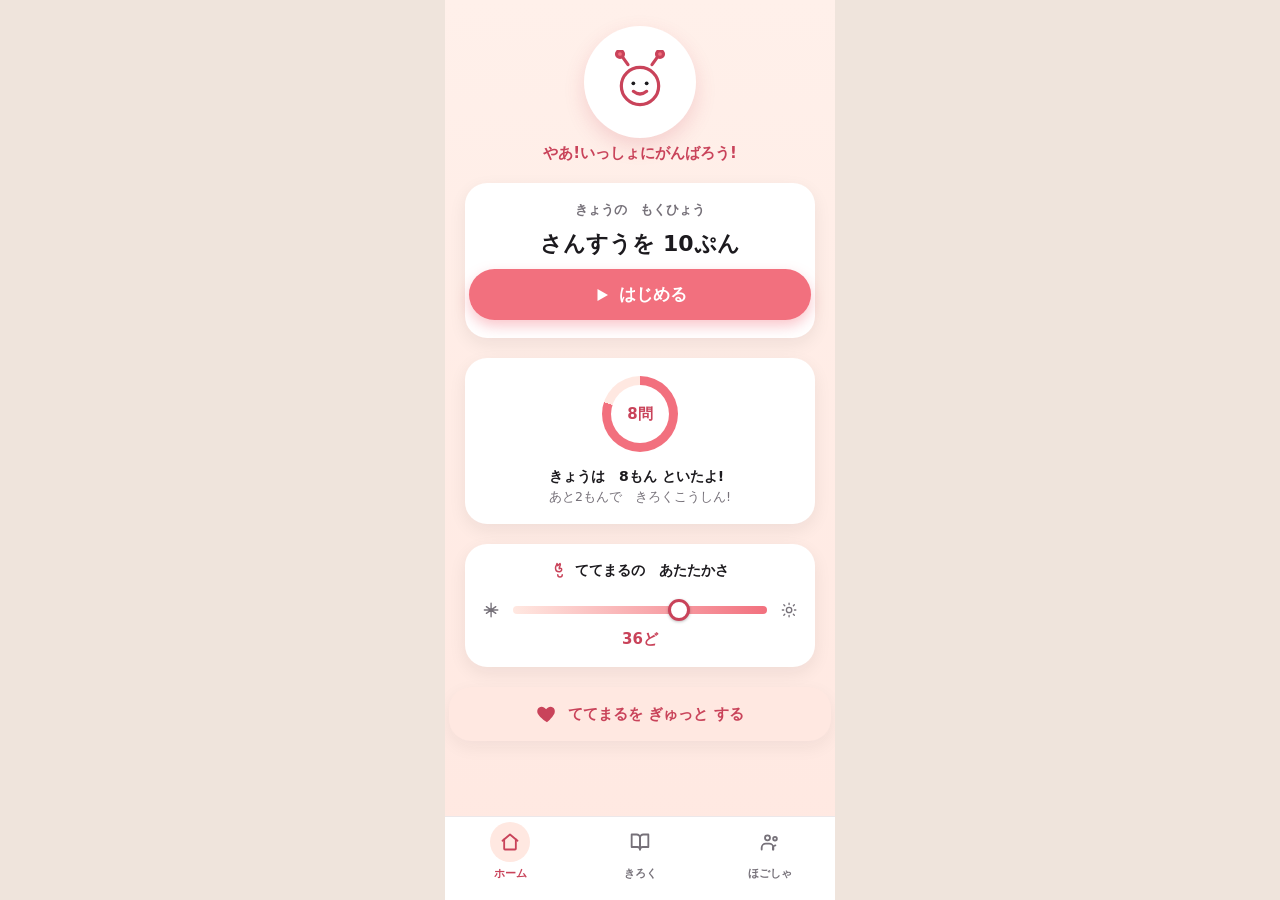
==== child.html @ d9da6218 "Initial commit: tetemaru app mockup (parent/child screens + study log) Co-Authored-By: Claude Sonnet" ====
<!doctype html>
<html lang="ja">
<head>
<meta charset="utf-8">
<meta name="viewport" content="width=device-width, initial-scale=1">
<title>ててまる こども画面</title>
<link rel="stylesheet" href="styles.css">
</head>
<body>
<div class="phone child-bg">

  <main class="content child-content">

    <!-- ててまるキャラクター -->
    <div class="mascot-wrap">
      <div class="mascot-circle" aria-hidden="true">
        <svg width="64" height="64" viewBox="0 0 48 48" fill="none" stroke="#C9435A" stroke-width="2.4" stroke-linecap="round" stroke-linejoin="round">
          <circle cx="24" cy="27" r="14"/>
          <path d="M15 11 L10 4" /><circle cx="9" cy="3" r="2.6" fill="#F2707E" stroke="#C9435A"/>
          <path d="M33 11 L38 4" /><circle cx="39" cy="3" r="2.6" fill="#F2707E" stroke="#C9435A"/>
          <circle cx="19" cy="25" r="1.4" fill="#1C1A1E" stroke="none"/>
          <circle cx="29" cy="25" r="1.4" fill="#1C1A1E" stroke="none"/>
          <path d="M19 31 Q24 35 29 31" />
        </svg>
      </div>
      <span class="mascot-greeting">やあ!いっしょにがんばろう!</span>
    </div>

    <!-- 今日の目標 -->
    <div class="child-card">
      <span class="child-goal-label">きょうの　もくひょう</span>
      <span class="child-goal-value">さんすうを 10ぷん</span>
      <button class="start-btn" id="startBtn">
        <svg width="18" height="18" viewBox="0 0 24 24" fill="currentColor" aria-hidden="true"><polygon points="6 4 20 12 6 20"/></svg>
        はじめる
      </button>
    </div>

    <!-- 今日のがんばり -->
    <div class="child-card progress-card">
      <div class="progress-ring" aria-hidden="true">
        <div class="progress-ring-inner">8問</div>
      </div>
      <div class="progress-text">
        <span class="progress-title">きょうは　8もん といたよ!</span>
        <span class="progress-sub">あと2もんで　きろくこうしん!</span>
      </div>
    </div>

    <!-- ててまるのあたたかさ -->
    <div class="child-card" style="align-items: stretch;">
      <span class="setting-label-top" style="font-size:14px; font-weight:800; justify-content:center;">
        <svg width="18" height="18" viewBox="0 0 24 24" fill="none" stroke="#C9435A" stroke-width="2" stroke-linecap="round" stroke-linejoin="round" aria-hidden="true"><path d="M12 2c2 3-2 4-1 7 1-1 2-1 3 0 1 2-1 4-3 4-3 0-5-2-5-5 0-3 2-4 2-6 1 1 1 2 1 3z"/><path d="M9 17a3 3 0 0 0 6 0"/></svg>
        ててまるの　あたたかさ
      </span>
      <div class="temp-row" style="margin-top:10px;">
        <svg width="20" height="20" viewBox="0 0 24 24" fill="none" stroke="#767179" stroke-width="2" stroke-linecap="round" stroke-linejoin="round" aria-hidden="true"><path d="M12 2v20M5 7l14 10M19 7L5 17M2 12h20"/></svg>
        <input id="heat" type="range" min="28" max="40" step="1" value="36" aria-label="ててまるのあたたかさ">
        <svg width="20" height="20" viewBox="0 0 24 24" fill="none" stroke="#767179" stroke-width="2" stroke-linecap="round" stroke-linejoin="round" aria-hidden="true"><circle cx="12" cy="12" r="4"/><path d="M12 2v2M12 20v2M4.2 4.2l1.4 1.4M18.4 18.4l1.4 1.4M2 12h2M20 12h2M4.2 19.8l1.4-1.4M18.4 5.6l1.4-1.4"/></svg>
      </div>
      <div class="temp-value" id="heatLabel">36ど</div>
    </div>

    <!-- ぎゅっとして -->
    <button class="hug-btn" id="hugBtn">
      <svg width="22" height="22" viewBox="0 0 24 24" fill="currentColor" aria-hidden="true"><path d="M12 21s-7.5-4.6-10-9.3C.4 8.1 2.3 4 6.1 4c2 0 3.4 1 4.9 2.8C12.5 5 13.9 4 15.9 4c3.8 0 5.7 4.1 4.1 7.7C17.5 16.4 12 21 12 21z"/></svg>
      <span id="hugLabel">ててまるを ぎゅっと する</span>
    </button>
  </main>

  <div id="hugToast" style="position:fixed; left:50%; bottom:100px; transform:translateX(-50%) translateY(10px); opacity:0; transition:all .25s ease; background:#1C1A1E; color:#fff; font-size:13px; font-weight:700; padding:10px 18px; border-radius:999px; pointer-events:none; z-index:60; white-space:nowrap;">あったかい!ありがとう</div>

  <!-- 学習中ロックオーバーレイ -->
  <div class="lock-overlay hidden" id="lockOverlay" role="dialog" aria-modal="true" aria-label="学習ロック中">
    <div class="lock-icon-wrap" aria-hidden="true">
      <svg width="40" height="40" viewBox="0 0 24 24" fill="none" stroke="#C9435A" stroke-width="2" stroke-linecap="round" stroke-linejoin="round"><rect x="4" y="11" width="16" height="10" rx="2"/><path d="M8 11V7a4 4 0 0 1 8 0v4"/></svg>
    </div>
    <div class="lock-title">がくしゅうロック中</div>
    <div class="lock-sub">ててまるとの学習に<strong>ひつようなもの</strong>いがいは<br>いまは つかえません</div>

    <div class="timer" id="timer">00:00</div>
    <div class="lock-progress-track"><div class="lock-progress-fill" id="lockProgressFill"></div></div>
    <div class="lock-goal-label" id="lockGoalLabel">もくひょう:さんすうを 10ぷん</div>

    <div class="allowed-box">
      <span class="allowed-title">つかえるもの</span>
      <span class="allowed-item">
        <svg width="16" height="16" viewBox="0 0 24 24" fill="none" stroke="#C9435A" stroke-width="2" stroke-linecap="round" stroke-linejoin="round" aria-hidden="true"><path d="M2 3h6a4 4 0 0 1 4 4v14a3 3 0 0 0-3-3H2z"/><path d="M22 3h-6a4 4 0 0 0-4 4v14a3 3 0 0 1 3-3h7z"/></svg>
        ててまる(カメラ・AI・教材)
      </span>
      <span class="allowed-item">
        <svg width="16" height="16" viewBox="0 0 24 24" fill="none" stroke="#C9435A" stroke-width="2" stroke-linecap="round" stroke-linejoin="round" aria-hidden="true"><circle cx="12" cy="12" r="10"/><polyline points="12 6 12 12 16 14"/></svg>
        学習タイマー
      </span>
    </div>

    <button class="unlock-btn" id="unlockBtn">
      <span class="unlock-fill" id="unlockFill"></span>
      <span id="unlockLabel">ほごしゃは ここを 3びょう おしてください(かいじょ)</span>
    </button>
  </div>

  <nav class="tabbar child-tabbar">
    <a class="tab child-tab active" href="child.html">
      <span class="child-tab-icon">
        <svg width="20" height="20" viewBox="0 0 24 24" fill="none" stroke="currentColor" stroke-width="2.2" stroke-linecap="round" stroke-linejoin="round" aria-hidden="true"><path d="M3 10.5 12 3l9 7.5"/><path d="M5 9v11a1 1 0 0 0 1 1h12a1 1 0 0 0 1-1V9"/></svg>
      </span>
      ホーム
    </a>
    <a class="tab child-tab" href="study-log.html">
      <span class="child-tab-icon">
        <svg width="20" height="20" viewBox="0 0 24 24" fill="none" stroke="currentColor" stroke-width="2.2" stroke-linecap="round" stroke-linejoin="round" aria-hidden="true"><path d="M2 3h6a4 4 0 0 1 4 4v14a3 3 0 0 0-3-3H2z"/><path d="M22 3h-6a4 4 0 0 0-4 4v14a3 3 0 0 1 3-3h7z"/></svg>
      </span>
      きろく
    </a>
    <a class="tab child-tab" href="index.html">
      <span class="child-tab-icon">
        <svg width="20" height="20" viewBox="0 0 24 24" fill="none" stroke="currentColor" stroke-width="2.2" stroke-linecap="round" stroke-linejoin="round" aria-hidden="true"><circle cx="9" cy="7" r="3"/><path d="M2 21v-2a5 5 0 0 1 5-5h4a5 5 0 0 1 5 5v2"/><circle cx="18" cy="8" r="2.2"/><path d="M15.5 21v-1.5a3.5 3.5 0 0 1 3-3.46"/></svg>
      </span>
      ほごしゃ
    </a>
  </nav>
</div>

<script>
const heat = document.getElementById("heat");
const heatLabel = document.getElementById("heatLabel");
heat.addEventListener("input", () => { heatLabel.textContent = heat.value + "ど"; });

// ---- 学習ロック機能 ----
const GOAL_SECONDS = 10 * 60; // 今日の目標:10分
const startBtn = document.getElementById("startBtn");
const overlay = document.getElementById("lockOverlay");
const timerEl = document.getElementById("timer");
const progressFill = document.getElementById("lockProgressFill");
const unlockBtn = document.getElementById("unlockBtn");
const unlockFill = document.getElementById("unlockFill");
const unlockLabel = document.getElementById("unlockLabel");

let elapsed = 0;
let tickTimer = null;
let holdTimer = null;
let holdStart = null;
const HOLD_MS = 3000;

function formatTime(sec) {
  const m = String(Math.floor(sec / 60)).padStart(2, "0");
  const s = String(sec % 60).padStart(2, "0");
  return m + ":" + s;
}

function startLock() {
  overlay.classList.remove("hidden");
  elapsed = 0;
  timerEl.textContent = formatTime(elapsed);
  progressFill.style.width = "0%";
  tickTimer = setInterval(() => {
    elapsed += 1;
    timerEl.textContent = formatTime(elapsed);
    progressFill.style.width = Math.min(100, (elapsed / GOAL_SECONDS) * 100) + "%";
  }, 1000);
}

function endLock() {
  clearInterval(tickTimer);
  overlay.classList.add("hidden");
}

startBtn.addEventListener("click", startLock);

function startHold(e) {
  e.preventDefault();
  holdStart = Date.now();
  unlockLabel.textContent = "そのまま おしつづけて...";
  holdTimer = setInterval(() => {
    const pct = Math.min(100, ((Date.now() - holdStart) / HOLD_MS) * 100);
    unlockFill.style.width = pct + "%";
    if (pct >= 100) {
      clearInterval(holdTimer);
      endLock();
    }
  }, 30);
}
function cancelHold() {
  clearInterval(holdTimer);
  unlockFill.style.width = "0%";
  unlockLabel.textContent = "ほごしゃは ここを 3びょう おしてください(かいじょ)";
}
unlockBtn.addEventListener("pointerdown", startHold);
unlockBtn.addEventListener("pointerup", cancelHold);
unlockBtn.addEventListener("pointerleave", cancelHold);

// ---- ぎゅっとする:タップ反応 ----
const hugBtn = document.getElementById("hugBtn");
const hugToast = document.getElementById("hugToast");
let hugTimer = null;
hugBtn.addEventListener("click", () => {
  hugToast.style.opacity = "1";
  hugToast.style.transform = "translateX(-50%) translateY(0)";
  hugBtn.style.transform = "scale(0.97)";
  setTimeout(() => { hugBtn.style.transform = "scale(1)"; }, 120);
  clearTimeout(hugTimer);
  hugTimer = setTimeout(() => {
    hugToast.style.opacity = "0";
    hugToast.style.transform = "translateX(-50%) translateY(10px)";
  }, 1400);
});
</script>
</body>
</html>
---- styles.css ----
:root {
  --coral: #F2707E;
  --coral-deep: #C9435A;
  --peach: #FFE8E1;
  --ink: #1C1A1E;
  --muted: #767179;
  --line: #ECE7E9;
  --white: #FFFFFF;
  --bg: #FFF7F3;
}

* { box-sizing: border-box; }

html, body {
  margin: 0;
  font-family: "Hiragino Sans", "Noto Sans JP", system-ui, sans-serif;
  background: #EFE4DC;
  color: var(--ink);
}

.phone {
  width: 390px;
  max-width: 100vw;
  min-height: 100vh;
  margin: 0 auto;
  background: var(--bg);
  display: flex;
  flex-direction: column;
  position: relative;
  overflow-x: hidden;
}

a { text-decoration: none; color: inherit; }
button { font-family: inherit; cursor: pointer; }

.icon { flex-shrink: 0; display: inline-block; }

/* ---- Header ---- */
.header {
  background: var(--white);
  border-bottom: 1px solid var(--line);
  padding: 18px 20px 16px;
  display: flex;
  flex-direction: column;
  gap: 10px;
  flex-shrink: 0;
}
.status-row { display: flex; align-items: center; gap: 6px; }
.status-dot { width: 7px; height: 7px; border-radius: 999px; background: #3FB871; }
.status-text { color: var(--coral-deep); font-size: 12px; font-weight: 700; letter-spacing: .02em; }
.header-row { display: flex; align-items: center; justify-content: space-between; gap: 12px; }
.header-title { margin: 0; font-size: 22px; font-weight: 800; }
.header-sub { color: var(--muted); font-size: 12px; display: flex; align-items: center; gap: 4px; }
.avatar {
  width: 50px; height: 50px; border-radius: 999px; background: var(--peach);
  display: flex; align-items: center; justify-content: center; flex-shrink: 0;
}

/* ---- Content ---- */
.content { flex: 1; padding: 18px 18px 100px; display: flex; flex-direction: column; gap: 18px; }
.section-title { margin: 0; font-size: 15px; font-weight: 800; }
.card {
  background: var(--white); border-radius: 16px; padding: 14px 16px;
  box-shadow: 0 4px 14px rgba(28,26,30,0.06);
}
.stat-row { display: flex; gap: 10px; }
.stat-card { flex: 1; display: flex; flex-direction: column; gap: 4px; }
.stat-label { font-size: 11.5px; color: var(--muted); }
.stat-value { font-size: 26px; font-weight: 800; color: var(--coral-deep); }
.goal-row { display: flex; align-items: center; justify-content: space-between; gap: 10px; }
.goal-label { font-size: 11.5px; color: var(--muted); }
.goal-value { font-size: 16.5px; font-weight: 700; }
.badge {
  display: flex; align-items: center; gap: 4px; background: var(--peach); color: var(--coral-deep);
  font-size: 12.5px; font-weight: 800; padding: 7px 12px; border-radius: 999px; white-space: nowrap;
}

/* ---- Weekly chart ---- */
.chart-top-row { display: flex; align-items: baseline; justify-content: space-between; }
.chart-total { font-size: 11.5px; color: var(--muted); }
.bars { display: flex; align-items: flex-end; gap: 8px; height: 104px; margin-top: 12px; }
.bar-btn {
  all: unset; cursor: pointer; display: flex; flex-direction: column; align-items: center;
  height: 100%; justify-content: flex-end; flex: 1; gap: 6px;
}
.bar-stack {
  width: 100%; height: 100%; display: flex; flex-direction: column-reverse;
  border-radius: 7px; overflow: hidden;
}
.bar-btn:focus-visible .bar-stack { outline: 2px solid var(--coral-deep); outline-offset: 2px; }
.bar-labels { display: flex; gap: 8px; margin-top: 8px; }
.bar-labels span { flex: 1; text-align: center; font-size: 11px; color: var(--muted); }
.bar-labels span.selected { font-weight: 800; color: var(--coral-deep); }
.legend { display: flex; gap: 14px; padding-top: 10px; margin-top: 10px; border-top: 1px solid var(--line); }
.legend-item { display: flex; align-items: center; gap: 5px; font-size: 11px; color: var(--muted); }
.dot { width: 8px; height: 8px; border-radius: 999px; flex-shrink: 0; }
.detail-box {
  background: var(--bg); border-radius: 12px; padding: 12px 14px; margin-top: 10px;
  display: flex; flex-direction: column; gap: 8px;
}
.detail-top { display: flex; align-items: baseline; justify-content: space-between; }
.detail-date { font-size: 13px; font-weight: 800; }
.detail-total { font-size: 13px; font-weight: 800; color: var(--coral-deep); }
.detail-row { display: flex; align-items: center; gap: 8px; }
.detail-name { flex: 1; font-size: 12.5px; }
.detail-min { font-size: 12.5px; color: var(--muted); font-weight: 600; }

/* ---- List item ---- */
.list-item {
  all: unset; cursor: pointer; background: var(--white); border-radius: 16px; padding: 14px 16px;
  box-shadow: 0 4px 14px rgba(28,26,30,0.06); display: flex; align-items: center; gap: 12px; width: 100%;
}
.list-icon {
  width: 36px; height: 36px; border-radius: 12px; background: var(--peach);
  display: flex; align-items: center; justify-content: center; flex-shrink: 0; color: var(--coral-deep);
}
.list-text { flex: 1; display: flex; flex-direction: column; gap: 2px; text-align: left; }
.list-title { font-size: 14px; font-weight: 700; }
.list-sub { font-size: 12px; color: var(--muted); }
.chevron { color: var(--coral-deep); flex-shrink: 0; }

/* ---- Settings rows ---- */
.setting-row { display: flex; align-items: center; justify-content: space-between; gap: 10px; }
.setting-row + .setting-row { margin-top: 18px; }
.setting-label { font-size: 13.5px; font-weight: 700; display: flex; flex-direction: column; gap: 2px; }
.setting-label-top { display: flex; align-items: center; gap: 6px; }
.setting-note { font-weight: 400; color: var(--muted); font-size: 11.5px; }

.switch { position: relative; width: 46px; height: 26px; border-radius: 999px; flex-shrink: 0; }
.switch input { position: absolute; inset: 0; opacity: 0; margin: 0; cursor: pointer; }
.switch .track { position: absolute; inset: 0; border-radius: 999px; background: var(--line); transition: background .15s; }
.switch input:checked + .track { background: var(--coral); }
.switch .knob { position: absolute; top: 3px; left: 3px; width: 20px; height: 20px; border-radius: 999px; background: #fff; box-shadow: 0 1px 2px rgba(0,0,0,0.3); transition: left .15s; }
.switch input:checked ~ .knob { left: 23px; }

input[type="range"] { -webkit-appearance: none; appearance: none; height: 8px; border-radius: 999px; outline: none; width: 100%; background: linear-gradient(90deg, var(--peach), var(--coral)); }
input[type="range"]::-webkit-slider-thumb {
  -webkit-appearance: none; appearance: none; width: 22px; height: 22px; border-radius: 999px;
  background: #fff; border: 3px solid var(--coral-deep); box-shadow: 0 1px 3px rgba(0,0,0,0.25); cursor: pointer;
}
input[type="range"]::-moz-range-thumb {
  width: 22px; height: 22px; border-radius: 999px; background: #fff; border: 3px solid var(--coral-deep);
  box-shadow: 0 1px 3px rgba(0,0,0,0.25); cursor: pointer;
}

/* ---- Bottom nav ---- */
.tabbar {
  position: fixed; left: 50%; transform: translateX(-50%); bottom: 0; width: 390px; max-width: 100vw;
  height: 74px; background: var(--white); border-top: 1px solid var(--line);
  display: flex; align-items: center; padding-bottom: 10px;
}
.tab {
  flex: 1; display: flex; flex-direction: column; align-items: center; gap: 3px;
  color: var(--muted); font-size: 11px; font-weight: 600;
}
.tab.active { color: var(--coral-deep); font-weight: 700; }

/* ---- Child screen specifics ---- */
.child-bg { background: linear-gradient(180deg, #FFF0EA 0%, var(--peach) 100%); }
.child-content { padding: 22px 20px 110px; align-items: center; gap: 20px; }
.mascot-wrap { display: flex; flex-direction: column; align-items: center; gap: 6px; margin-top: 4px; }
.mascot-circle {
  width: 112px; height: 112px; border-radius: 999px; background: var(--white);
  display: flex; align-items: center; justify-content: center;
  box-shadow: 0 8px 20px rgba(201,67,90,0.18);
}
.mascot-greeting { font-size: 15px; font-weight: 800; color: var(--coral-deep); }
.child-card {
  width: 100%; background: var(--white); border-radius: 22px; padding: 18px;
  box-shadow: 0 6px 18px rgba(28,26,30,0.07); display: flex; flex-direction: column; align-items: center; gap: 10px;
}
.child-goal-label { font-size: 13px; font-weight: 700; color: var(--muted); }
.child-goal-value { font-size: 22px; font-weight: 800; }
.start-btn {
  all: unset; cursor: pointer; width: 100%; text-align: center; background: var(--coral); color: var(--white);
  font-size: 17px; font-weight: 800; padding: 14px; border-radius: 999px;
  box-shadow: 0 6px 14px rgba(242,112,126,0.4); display: flex; align-items: center; justify-content: center; gap: 8px;
}
.progress-card { width: 100%; display: flex; align-items: center; gap: 16px; }
.progress-ring {
  width: 76px; height: 76px; border-radius: 999px;
  background: conic-gradient(var(--coral) 0% 80%, var(--peach) 80% 100%);
  display: flex; align-items: center; justify-content: center; flex-shrink: 0;
}
.progress-ring-inner {
  width: 58px; height: 58px; border-radius: 999px; background: var(--white);
  display: flex; align-items: center; justify-content: center; font-size: 15px; font-weight: 800; color: var(--coral-deep);
}
.progress-text { display: flex; flex-direction: column; gap: 3px; }
.progress-title { font-size: 14px; font-weight: 800; }
.progress-sub { font-size: 12.5px; color: var(--muted); }
.temp-row { display: flex; align-items: center; gap: 12px; width: 100%; }
.temp-value { text-align: center; font-size: 15px; font-weight: 800; color: var(--coral-deep); width: 100%; }
.hug-btn {
  all: unset; cursor: pointer; width: 100%; background: var(--peach); border-radius: 22px; padding: 16px;
  display: flex; align-items: center; justify-content: center; gap: 10px;
  box-shadow: 0 6px 18px rgba(28,26,30,0.06); color: var(--coral-deep); font-size: 15px; font-weight: 800;
}
.child-tab { color: var(--muted); font-size: 11px; font-weight: 600; gap: 4px; }
.child-tab.active { color: var(--coral-deep); font-weight: 700; }
.child-tab-icon {
  display: flex; align-items: center; justify-content: center; width: 40px; height: 40px;
  border-radius: 999px;
}
.child-tab.active .child-tab-icon { background: var(--peach); }
.child-tabbar { justify-content: space-around; height: 84px; padding-bottom: 14px; }

/* ---- Focus lock overlay ---- */
.lock-overlay {
  position: fixed; inset: 0; width: 390px; max-width: 100vw; margin: 0 auto;
  background: linear-gradient(180deg, #FFF0EA 0%, var(--peach) 60%, #FBD9CB 100%);
  display: flex; flex-direction: column; align-items: center; justify-content: center;
  gap: 22px; padding: 32px; z-index: 50;
}
.lock-overlay.hidden { display: none; }
.lock-icon-wrap {
  width: 88px; height: 88px; border-radius: 999px; background: var(--white);
  display: flex; align-items: center; justify-content: center;
  box-shadow: 0 8px 20px rgba(201,67,90,0.2);
}
.lock-title { font-size: 19px; font-weight: 800; color: var(--coral-deep); text-align: center; }
.lock-sub { font-size: 13.5px; color: var(--ink); text-align: center; line-height: 1.6; max-width: 280px; }
.lock-sub strong { color: var(--coral-deep); }
.timer {
  font-size: 40px; font-weight: 800; color: var(--ink); font-variant-numeric: tabular-nums;
}
.lock-progress-track {
  width: 100%; max-width: 280px; height: 10px; border-radius: 999px; background: var(--white); overflow: hidden;
}
.lock-progress-fill {
  height: 100%; border-radius: 999px; background: var(--coral); width: 0%; transition: width .3s linear;
}
.lock-goal-label { font-size: 12.5px; color: var(--muted); }

.allowed-box {
  width: 100%; max-width: 280px; background: var(--white); border-radius: 16px; padding: 14px;
  display: flex; flex-direction: column; gap: 8px; box-shadow: 0 4px 14px rgba(28,26,30,0.06);
}
.allowed-title { font-size: 12px; font-weight: 800; color: var(--muted); }
.allowed-item { display: flex; align-items: center; gap: 8px; font-size: 13px; color: var(--ink); }

.unlock-btn {
  all: unset; cursor: pointer; width: 100%; max-width: 280px; text-align: center;
  background: var(--white); color: var(--muted); font-size: 12.5px; font-weight: 700;
  padding: 14px; border-radius: 999px; border: 1.5px dashed var(--line);
  position: relative; overflow: hidden;
}
.unlock-btn .unlock-fill {
  position: absolute; inset: 0; background: var(--peach); width: 0%; transition: width .05s linear; z-index: 0;
}
.unlock-btn span { position: relative; z-index: 1; }
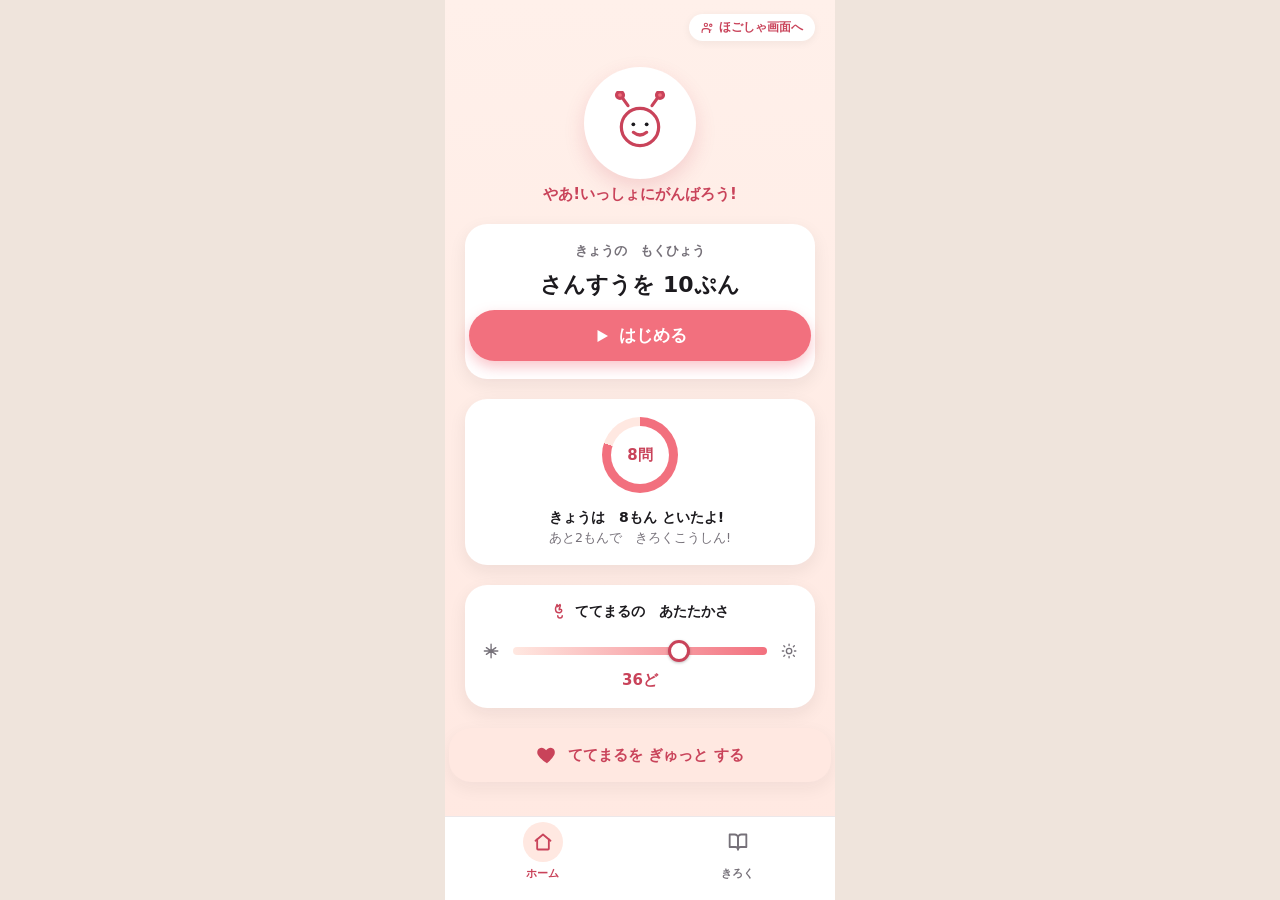
==== commit a0f54154: "Add landing menu page; move role-switch links from footer tabs to header Co-Authored-By: Claude Sonn" ====
--- a/child.html
+++ b/child.html
@@ -8,6 +8,13 @@
 </head>
 <body>
 <div class="phone child-bg">
+
+  <div style="display: flex; justify-content: flex-end; padding: 14px 20px 0;">
+    <a href="parent.html" style="all: unset; cursor: pointer; display: flex; align-items: center; gap: 5px; background: #ffffff; border-radius: 999px; padding: 6px 12px; font-size: 11.5px; font-weight: 700; color: #C9435A; box-shadow: 0 2px 8px rgba(28,26,30,0.06);">
+      <svg width="13" height="13" viewBox="0 0 24 24" fill="none" stroke="currentColor" stroke-width="2" stroke-linecap="round" stroke-linejoin="round" aria-hidden="true"><circle cx="9" cy="7" r="3"/><path d="M2 21v-2a5 5 0 0 1 5-5h4a5 5 0 0 1 5 5v2"/><circle cx="18" cy="8" r="2.2"/><path d="M15.5 21v-1.5a3.5 3.5 0 0 1 3-3.46"/></svg>
+      ほごしゃ画面へ
+    </a>
+  </div>
 
   <main class="content child-content">
 
@@ -112,12 +119,6 @@
         <svg width="20" height="20" viewBox="0 0 24 24" fill="none" stroke="currentColor" stroke-width="2.2" stroke-linecap="round" stroke-linejoin="round" aria-hidden="true"><path d="M2 3h6a4 4 0 0 1 4 4v14a3 3 0 0 0-3-3H2z"/><path d="M22 3h-6a4 4 0 0 0-4 4v14a3 3 0 0 1 3-3h7z"/></svg>
       </span>
       きろく
-    </a>
-    <a class="tab child-tab" href="index.html">
-      <span class="child-tab-icon">
-        <svg width="20" height="20" viewBox="0 0 24 24" fill="none" stroke="currentColor" stroke-width="2.2" stroke-linecap="round" stroke-linejoin="round" aria-hidden="true"><circle cx="9" cy="7" r="3"/><path d="M2 21v-2a5 5 0 0 1 5-5h4a5 5 0 0 1 5 5v2"/><circle cx="18" cy="8" r="2.2"/><path d="M15.5 21v-1.5a3.5 3.5 0 0 1 3-3.46"/></svg>
-      </span>
-      ほごしゃ
     </a>
   </nav>
 </div>
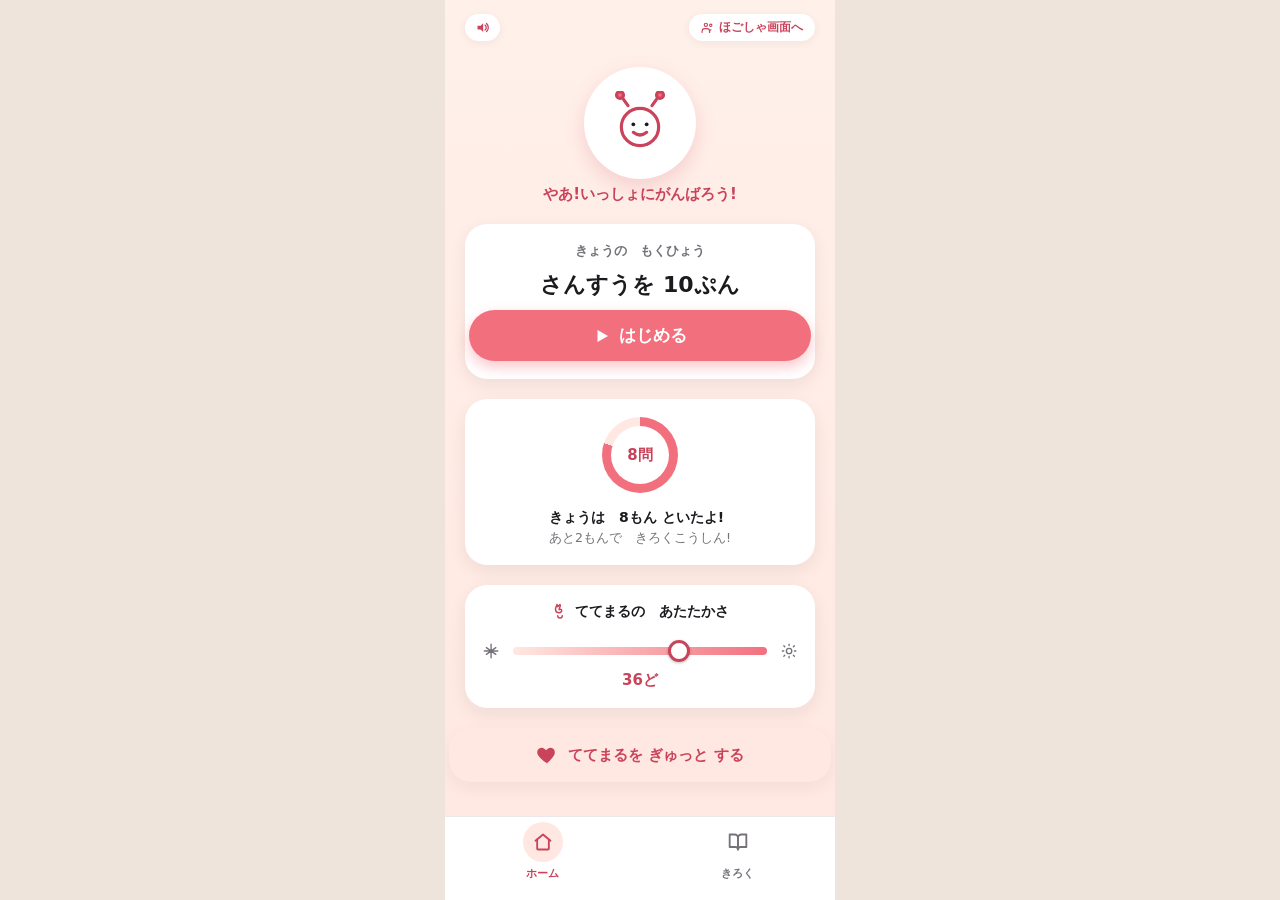
==== commit 3fcd57fe: "Add VOICEVOX voice support (ずんだもん/あまあま) to child screen Co-Authored-By: Claude Sonnet 5 <noreply@ant" ====
--- a/child.html
+++ b/child.html
@@ -5,11 +5,16 @@
 <meta name="viewport" content="width=device-width, initial-scale=1">
 <title>ててまる こども画面</title>
 <link rel="stylesheet" href="styles.css">
+<script src="voice.js"></script>
 </head>
 <body>
 <div class="phone child-bg">
 
-  <div style="display: flex; justify-content: flex-end; padding: 14px 20px 0;">
+  <div style="display: flex; justify-content: space-between; align-items: center; padding: 14px 20px 0;">
+    <button id="voiceToggle" style="all: unset; cursor: pointer; display: flex; align-items: center; gap: 5px; background: #ffffff; border-radius: 999px; padding: 6px 10px; box-shadow: 0 2px 8px rgba(28,26,30,0.06);" aria-pressed="true" aria-label="ててまるの声のON/OFF">
+      <svg id="voiceIconOn" width="15" height="15" viewBox="0 0 24 24" fill="none" stroke="#C9435A" stroke-width="2" stroke-linecap="round" stroke-linejoin="round" aria-hidden="true"><polygon points="4 9 9 9 13 5 13 19 9 15 4 15" fill="#C9435A" stroke="none"/><path d="M16 8a5 5 0 0 1 0 8"/><path d="M18.5 5.5a9 9 0 0 1 0 13"/></svg>
+      <svg id="voiceIconOff" style="display:none;" width="15" height="15" viewBox="0 0 24 24" fill="none" stroke="#767179" stroke-width="2" stroke-linecap="round" stroke-linejoin="round" aria-hidden="true"><polygon points="4 9 9 9 13 5 13 19 9 15 4 15" fill="#767179" stroke="none"/><line x1="16" y1="8" x2="21" y2="13"/><line x1="21" y1="8" x2="16" y2="13"/></svg>
+    </button>
     <a href="parent.html" style="all: unset; cursor: pointer; display: flex; align-items: center; gap: 5px; background: #ffffff; border-radius: 999px; padding: 6px 12px; font-size: 11.5px; font-weight: 700; color: #C9435A; box-shadow: 0 2px 8px rgba(28,26,30,0.06);">
       <svg width="13" height="13" viewBox="0 0 24 24" fill="none" stroke="currentColor" stroke-width="2" stroke-linecap="round" stroke-linejoin="round" aria-hidden="true"><circle cx="9" cy="7" r="3"/><path d="M2 21v-2a5 5 0 0 1 5-5h4a5 5 0 0 1 5 5v2"/><circle cx="18" cy="8" r="2.2"/><path d="M15.5 21v-1.5a3.5 3.5 0 0 1 3-3.46"/></svg>
       ほごしゃ画面へ
@@ -160,11 +165,13 @@
     timerEl.textContent = formatTime(elapsed);
     progressFill.style.width = Math.min(100, (elapsed / GOAL_SECONDS) * 100) + "%";
   }, 1000);
+  sayIfOn("さんすう、いっしょに がんばろうね!");
 }
 
 function endLock() {
   clearInterval(tickTimer);
   overlay.classList.add("hidden");
+  sayIfOn("よくがんばったね!おつかれさま!");
 }
 
 startBtn.addEventListener("click", startLock);
@@ -205,7 +212,29 @@
     hugToast.style.opacity = "0";
     hugToast.style.transform = "translateX(-50%) translateY(10px)";
   }, 1400);
+  sayIfOn("あったかいね、ありがとう!");
 });
+
+// ---- 声のON/OFF ----
+const voiceToggle = document.getElementById("voiceToggle");
+const voiceIconOn = document.getElementById("voiceIconOn");
+const voiceIconOff = document.getElementById("voiceIconOff");
+let voiceOn = true;
+voiceToggle.addEventListener("click", () => {
+  voiceOn = !voiceOn;
+  voiceToggle.setAttribute("aria-pressed", String(voiceOn));
+  voiceIconOn.style.display = voiceOn ? "" : "none";
+  voiceIconOff.style.display = voiceOn ? "none" : "";
+  if (voiceOn) sayIfOn("ててまるだよ、よろしくね!");
+});
+
+// voice.js の speak() を、声OFFの時は呼ばないようにラップする
+function sayIfOn(text) {
+  if (voiceOn) speak(text);
+}
+
+// 画面を開いたときのあいさつ
+sayIfOn("やあ!いっしょにがんばろう!");
 </script>
 </body>
 </html>
--- a/styles.css
+++ b/styles.css
@@ -249,3 +249,16 @@
   position: absolute; inset: 0; background: var(--peach); width: 0%; transition: width .05s linear; z-index: 0;
 }
 .unlock-btn span { position: relative; z-index: 1; }
+
+/* ---- ふりがな(漢字レベル表示) ---- */
+ruby.furi { ruby-position: over; }
+ruby.furi rt { font-size: 0.55em; color: #C9435A; font-weight: 700; user-select: none; }
+
+.level-picker-row { display: flex; align-items: center; gap: 8px; padding: 0 18px 10px; }
+.level-picker-label { font-size: 11px; color: #767179; white-space: nowrap; }
+.level-picker { display: flex; gap: 4px; }
+.level-btn {
+  all: unset; cursor: pointer; font-size: 11.5px; font-weight: 700; color: #767179;
+  background: #ffffff; border: 1px solid #ECE7E9; border-radius: 999px; padding: 5px 11px;
+}
+.level-btn.active { background: #C9435A; color: #ffffff; border-color: #C9435A; }
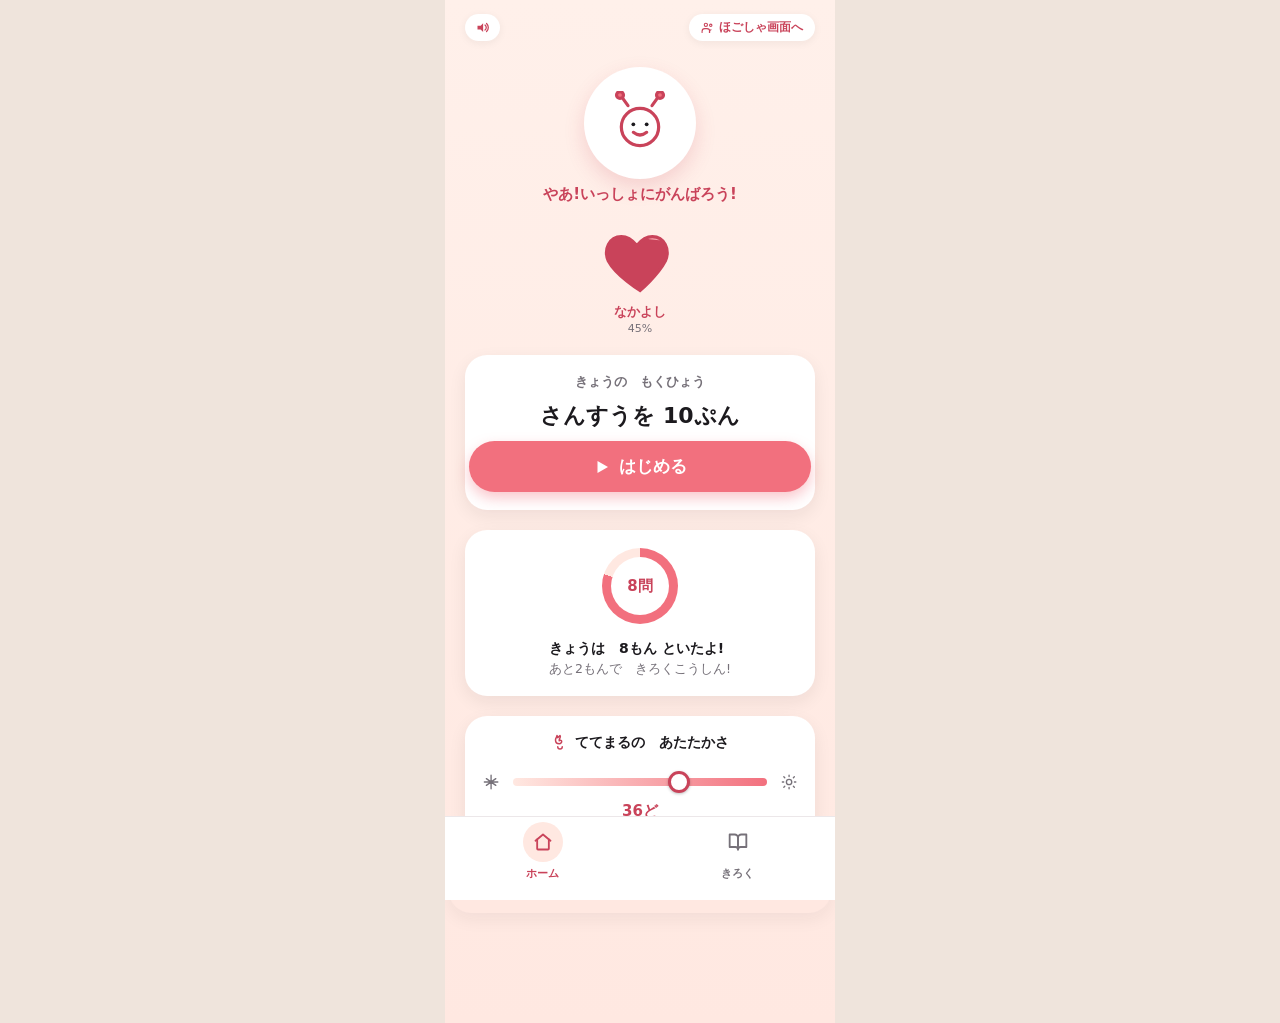
==== commit 2a90b74e: "Add affinity (なかよし度) heart gauge with liquid-wave fill Co-Authored-By: Claude Sonnet 5 <noreply@anth" ====
--- a/child.html
+++ b/child.html
@@ -38,6 +38,29 @@
       <span class="mascot-greeting">やあ!いっしょにがんばろう!</span>
     </div>
 
+    <!-- なかよし度(親密度ゲージ) -->
+    <div class="affinity-wrap" aria-label="ててまるとのなかよし度">
+      <svg class="affinity-heart" viewBox="0 0 24 24" width="76" height="76" aria-hidden="true">
+        <defs>
+          <clipPath id="heartClip"><path d="M12 21s-7.5-4.6-10-9.3C.4 8.1 2.3 4 6.1 4c2 0 3.4 1 4.9 2.8C12.5 5 13.9 4 15.9 4c3.8 0 5.7 4.1 4.1 7.7C17.5 16.4 12 21 12 21z"/></clipPath>
+        </defs>
+        <path class="affinity-heart-bg" d="M12 21s-7.5-4.6-10-9.3C.4 8.1 2.3 4 6.1 4c2 0 3.4 1 4.9 2.8C12.5 5 13.9 4 15.9 4c3.8 0 5.7 4.1 4.1 7.7C17.5 16.4 12 21 12 21z" fill="#FFE8E1"/>
+        <g clip-path="url(#heartClip)">
+          <g id="affinityWaveGroup" class="affinity-wave-group">
+            <path id="affinityWaveBack" class="affinity-wave affinity-wave-back" d=""></path>
+            <path id="affinityWaveFront" class="affinity-wave affinity-wave-front" d=""></path>
+          </g>
+        </g>
+        <path d="M12 21s-7.5-4.6-10-9.3C.4 8.1 2.3 4 6.1 4c2 0 3.4 1 4.9 2.8C12.5 5 13.9 4 15.9 4c3.8 0 5.7 4.1 4.1 7.7C17.5 16.4 12 21 12 21z" fill="none" stroke="#C9435A" stroke-width="1"/>
+      </svg>
+      <div class="affinity-text">
+        <span class="affinity-level" id="affinityLevel">なかよし</span>
+        <span class="affinity-pct" id="affinityPct">45%</span>
+      </div>
+    </div>
+
+    <div id="affinityToast" class="affinity-toast">なかよし度アップ!</div>
+
     <!-- 今日の目標 -->
     <div class="child-card">
       <span class="child-goal-label">きょうの　もくひょう</span>
@@ -166,12 +189,14 @@
     progressFill.style.width = Math.min(100, (elapsed / GOAL_SECONDS) * 100) + "%";
   }, 1000);
   sayIfOn("さんすう、いっしょに がんばろうね!");
+  bumpAffinity(3);
 }
 
 function endLock() {
   clearInterval(tickTimer);
   overlay.classList.add("hidden");
   sayIfOn("よくがんばったね!おつかれさま!");
+  bumpAffinity(8);
 }
 
 startBtn.addEventListener("click", startLock);
@@ -213,6 +238,7 @@
     hugToast.style.transform = "translateX(-50%) translateY(10px)";
   }, 1400);
   sayIfOn("あったかいね、ありがとう!");
+  bumpAffinity(2);
 });
 
 // ---- 声のON/OFF ----
@@ -233,6 +259,52 @@
   if (voiceOn) speak(text);
 }
 
+// ---- なかよし度:ハートの水ゆらゆらゲージ ----
+function buildWavePath(phaseDeg) {
+  const amp = 1.1, wavelength = 24, baseline = 4, step = 3;
+  const pts = [];
+  for (let x = -24; x <= 48; x += step) {
+    const y = baseline + amp * Math.sin((2 * Math.PI * x) / wavelength + (phaseDeg * Math.PI) / 180);
+    pts.push(`${x},${y.toFixed(2)}`);
+  }
+  return `M ${pts[0]} L ${pts.slice(1).join(" L ")} L 48,30 L -24,30 Z`;
+}
+document.getElementById("affinityWaveBack").setAttribute("d", buildWavePath(0));
+document.getElementById("affinityWaveFront").setAttribute("d", buildWavePath(180));
+
+const affinityWaveGroup = document.getElementById("affinityWaveGroup");
+const affinityLevelEl = document.getElementById("affinityLevel");
+const affinityPctEl = document.getElementById("affinityPct");
+const affinityToastEl = document.getElementById("affinityToast");
+const AFFINITY_FILL_RANGE = 18; // 0%→translateY(18) 底, 100%→translateY(0) いっぱい
+
+function renderAffinity(pct) {
+  affinityWaveGroup.style.transform = `translateY(${(AFFINITY_FILL_RANGE * (100 - pct)) / 100}px)`;
+  affinityLevelEl.textContent = affinityLevelName(pct);
+  affinityPctEl.textContent = pct + "%";
+}
+
+let affinityToastTimer = null;
+function showAffinityToast(text) {
+  affinityToastEl.textContent = text;
+  affinityToastEl.classList.add("show");
+  clearTimeout(affinityToastTimer);
+  affinityToastTimer = setTimeout(() => affinityToastEl.classList.remove("show"), 1600);
+}
+
+function bumpAffinity(amount) {
+  const { after, levelUp } = addAffinity(amount);
+  renderAffinity(after);
+  if (levelUp) {
+    showAffinityToast(`なかよし度アップ!「${affinityLevelName(after)}」になったよ`);
+    sayIfOn(`なかよし度があがったよ!いまは${affinityLevelName(after)}だね!`);
+  } else {
+    showAffinityToast("なかよし度アップ!");
+  }
+}
+
+renderAffinity(getAffinity());
+
 // 画面を開いたときのあいさつ
 sayIfOn("やあ!いっしょにがんばろう!");
 </script>
--- a/styles.css
+++ b/styles.css
@@ -262,3 +262,21 @@
   background: #ffffff; border: 1px solid #ECE7E9; border-radius: 999px; padding: 5px 11px;
 }
 .level-btn.active { background: #C9435A; color: #ffffff; border-color: #C9435A; }
+
+/* ---- なかよし度(親密度)ハートゲージ ---- */
+.affinity-wrap { display: flex; flex-direction: column; align-items: center; gap: 4px; }
+.affinity-heart { overflow: visible; }
+.affinity-wave-group { transition: transform 1.1s cubic-bezier(.22,.9,.3,1.1); }
+.affinity-wave-back { fill: #F7A6AD; animation: affinityDriftBack 7s linear infinite; }
+.affinity-wave-front { fill: #C9435A; animation: affinityDriftFront 4.5s linear infinite; }
+@keyframes affinityDriftBack { from { transform: translateX(0); } to { transform: translateX(-24px); } }
+@keyframes affinityDriftFront { from { transform: translateX(0); } to { transform: translateX(24px); } }
+.affinity-text { display: flex; flex-direction: column; align-items: center; gap: 1px; }
+.affinity-level { font-size: 12.5px; font-weight: 800; color: #C9435A; }
+.affinity-pct { font-size: 11px; color: #767179; }
+.affinity-toast {
+  position: fixed; left: 50%; top: 90px; transform: translateX(-50%) translateY(-10px); opacity: 0;
+  transition: all .3s ease; background: #1C1A1E; color: #fff; font-size: 12.5px; font-weight: 700;
+  padding: 8px 16px; border-radius: 999px; pointer-events: none; z-index: 60; white-space: nowrap;
+}
+.affinity-toast.show { opacity: 1; transform: translateX(-50%) translateY(0); }
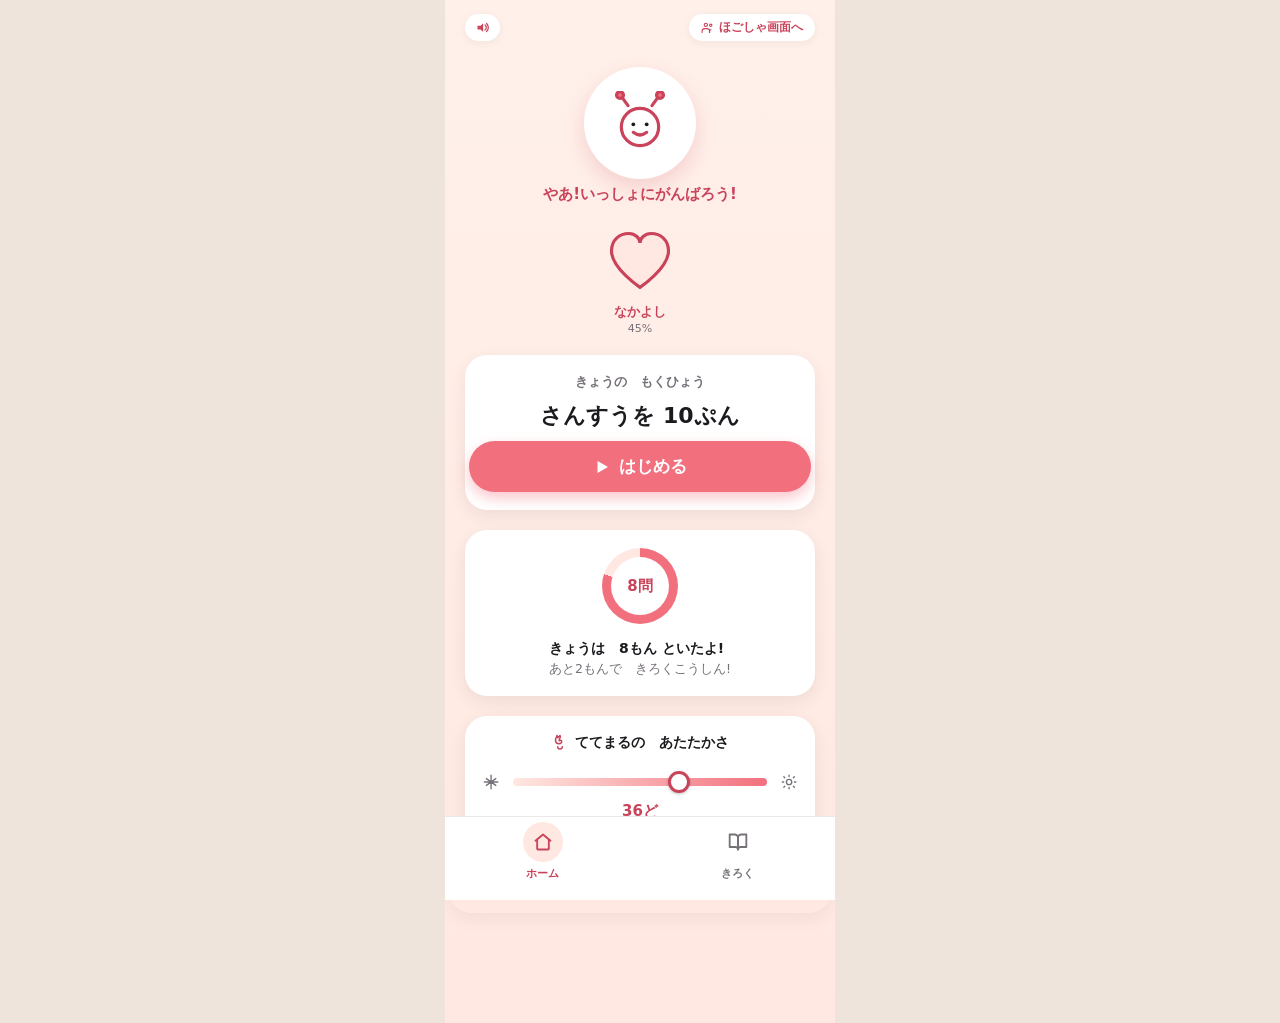
==== commit 37046439: "Fix heart gauge: symmetric heart path, fill level baked into path data The water level was computed " ====
--- a/child.html
+++ b/child.html
@@ -42,16 +42,16 @@
     <div class="affinity-wrap" aria-label="ててまるとのなかよし度">
       <svg class="affinity-heart" viewBox="0 0 24 24" width="76" height="76" aria-hidden="true">
         <defs>
-          <clipPath id="heartClip"><path d="M12 21s-7.5-4.6-10-9.3C.4 8.1 2.3 4 6.1 4c2 0 3.4 1 4.9 2.8C12.5 5 13.9 4 15.9 4c3.8 0 5.7 4.1 4.1 7.7C17.5 16.4 12 21 12 21z"/></clipPath>
+          <clipPath id="heartClip"><path d="M12 20C12 20 3 14 3 8.5 3 5 5.5 3 8.5 3 10.5 3 12 4.5 12 6 12 4.5 13.5 3 15.5 3 18.5 3 21 5 21 8.5 21 14 12 20 12 20Z"/></clipPath>
         </defs>
-        <path class="affinity-heart-bg" d="M12 21s-7.5-4.6-10-9.3C.4 8.1 2.3 4 6.1 4c2 0 3.4 1 4.9 2.8C12.5 5 13.9 4 15.9 4c3.8 0 5.7 4.1 4.1 7.7C17.5 16.4 12 21 12 21z" fill="#FFE8E1"/>
+        <path class="affinity-heart-bg" d="M12 20C12 20 3 14 3 8.5 3 5 5.5 3 8.5 3 10.5 3 12 4.5 12 6 12 4.5 13.5 3 15.5 3 18.5 3 21 5 21 8.5 21 14 12 20 12 20Z" fill="#FFE8E1"/>
         <g clip-path="url(#heartClip)">
           <g id="affinityWaveGroup" class="affinity-wave-group">
             <path id="affinityWaveBack" class="affinity-wave affinity-wave-back" d=""></path>
             <path id="affinityWaveFront" class="affinity-wave affinity-wave-front" d=""></path>
           </g>
         </g>
-        <path d="M12 21s-7.5-4.6-10-9.3C.4 8.1 2.3 4 6.1 4c2 0 3.4 1 4.9 2.8C12.5 5 13.9 4 15.9 4c3.8 0 5.7 4.1 4.1 7.7C17.5 16.4 12 21 12 21z" fill="none" stroke="#C9435A" stroke-width="1"/>
+        <path d="M12 20C12 20 3 14 3 8.5 3 5 5.5 3 8.5 3 10.5 3 12 4.5 12 6 12 4.5 13.5 3 15.5 3 18.5 3 21 5 21 8.5 21 14 12 20 12 20Z" fill="none" stroke="#C9435A" stroke-width="1"/>
       </svg>
       <div class="affinity-text">
         <span class="affinity-level" id="affinityLevel">なかよし</span>
@@ -98,7 +98,7 @@
 
     <!-- ぎゅっとして -->
     <button class="hug-btn" id="hugBtn">
-      <svg width="22" height="22" viewBox="0 0 24 24" fill="currentColor" aria-hidden="true"><path d="M12 21s-7.5-4.6-10-9.3C.4 8.1 2.3 4 6.1 4c2 0 3.4 1 4.9 2.8C12.5 5 13.9 4 15.9 4c3.8 0 5.7 4.1 4.1 7.7C17.5 16.4 12 21 12 21z"/></svg>
+      <svg width="22" height="22" viewBox="0 0 24 24" fill="currentColor" aria-hidden="true"><path d="M12 20C12 20 3 14 3 8.5 3 5 5.5 3 8.5 3 10.5 3 12 4.5 12 6 12 4.5 13.5 3 15.5 3 18.5 3 21 5 21 8.5 21 14 12 20 12 20Z"/></svg>
       <span id="hugLabel">ててまるを ぎゅっと する</span>
     </button>
   </main>
@@ -260,26 +260,62 @@
 }
 
 // ---- なかよし度:ハートの水ゆらゆらゲージ ----
-function buildWavePath(phaseDeg) {
-  const amp = 1.1, wavelength = 24, baseline = 4, step = 3;
+// ハートの輪郭は y=3(てっぺん)〜y=20(下のとがり)。水位(baselineY)を直接パスに焼き込むことで、
+// SVGのtransform単位のあいまいさに左右されず、%とハートの水位を正確に一致させる。
+const AFFINITY_TOP_Y = 3;   // 100%のときの水面
+const AFFINITY_BOTTOM_Y = 21.5; // 0%のときの水面(ハートの下端より少し下=完全に空)
+
+function buildWavePath(baselineY, phaseDeg) {
+  const amp = 0.7, wavelength = 24, step = 3;
   const pts = [];
   for (let x = -24; x <= 48; x += step) {
-    const y = baseline + amp * Math.sin((2 * Math.PI * x) / wavelength + (phaseDeg * Math.PI) / 180);
+    const y = baselineY + amp * Math.sin((2 * Math.PI * x) / wavelength + (phaseDeg * Math.PI) / 180);
     pts.push(`${x},${y.toFixed(2)}`);
   }
   return `M ${pts[0]} L ${pts.slice(1).join(" L ")} L 48,30 L -24,30 Z`;
 }
-document.getElementById("affinityWaveBack").setAttribute("d", buildWavePath(0));
-document.getElementById("affinityWaveFront").setAttribute("d", buildWavePath(180));
-
-const affinityWaveGroup = document.getElementById("affinityWaveGroup");
+
+const waveBackEl = document.getElementById("affinityWaveBack");
+const waveFrontEl = document.getElementById("affinityWaveFront");
 const affinityLevelEl = document.getElementById("affinityLevel");
 const affinityPctEl = document.getElementById("affinityPct");
 const affinityToastEl = document.getElementById("affinityToast");
-const AFFINITY_FILL_RANGE = 18; // 0%→translateY(18) 底, 100%→translateY(0) いっぱい
-
-function renderAffinity(pct) {
-  affinityWaveGroup.style.transform = `translateY(${(AFFINITY_FILL_RANGE * (100 - pct)) / 100}px)`;
+
+function pctToBaselineY(pct) {
+  return AFFINITY_TOP_Y + ((AFFINITY_BOTTOM_Y - AFFINITY_TOP_Y) * (100 - pct)) / 100;
+}
+
+let currentBaselineY = pctToBaselineY(0);
+let waveAnimFrame = null;
+
+function drawWaveAt(baselineY) {
+  waveBackEl.setAttribute("d", buildWavePath(baselineY, 0));
+  waveFrontEl.setAttribute("d", buildWavePath(baselineY, 180));
+}
+
+function animateWaveTo(targetBaselineY) {
+  cancelAnimationFrame(waveAnimFrame);
+  const startY = currentBaselineY;
+  const startTime = performance.now();
+  const duration = 700;
+  function step(now) {
+    const t = Math.min(1, (now - startTime) / duration);
+    const eased = 1 - Math.pow(1 - t, 3);
+    currentBaselineY = startY + (targetBaselineY - startY) * eased;
+    drawWaveAt(currentBaselineY);
+    if (t < 1) waveAnimFrame = requestAnimationFrame(step);
+  }
+  waveAnimFrame = requestAnimationFrame(step);
+}
+
+function renderAffinity(pct, animate = true) {
+  const targetY = pctToBaselineY(pct);
+  if (animate) {
+    animateWaveTo(targetY);
+  } else {
+    currentBaselineY = targetY;
+    drawWaveAt(targetY);
+  }
   affinityLevelEl.textContent = affinityLevelName(pct);
   affinityPctEl.textContent = pct + "%";
 }
@@ -303,7 +339,7 @@
   }
 }
 
-renderAffinity(getAffinity());
+renderAffinity(getAffinity(), false);
 
 // 画面を開いたときのあいさつ
 sayIfOn("やあ!いっしょにがんばろう!");
--- a/styles.css
+++ b/styles.css
@@ -266,7 +266,6 @@
 /* ---- なかよし度(親密度)ハートゲージ ---- */
 .affinity-wrap { display: flex; flex-direction: column; align-items: center; gap: 4px; }
 .affinity-heart { overflow: visible; }
-.affinity-wave-group { transition: transform 1.1s cubic-bezier(.22,.9,.3,1.1); }
 .affinity-wave-back { fill: #F7A6AD; animation: affinityDriftBack 7s linear infinite; }
 .affinity-wave-front { fill: #C9435A; animation: affinityDriftFront 4.5s linear infinite; }
 @keyframes affinityDriftBack { from { transform: translateX(0); } to { transform: translateX(-24px); } }
